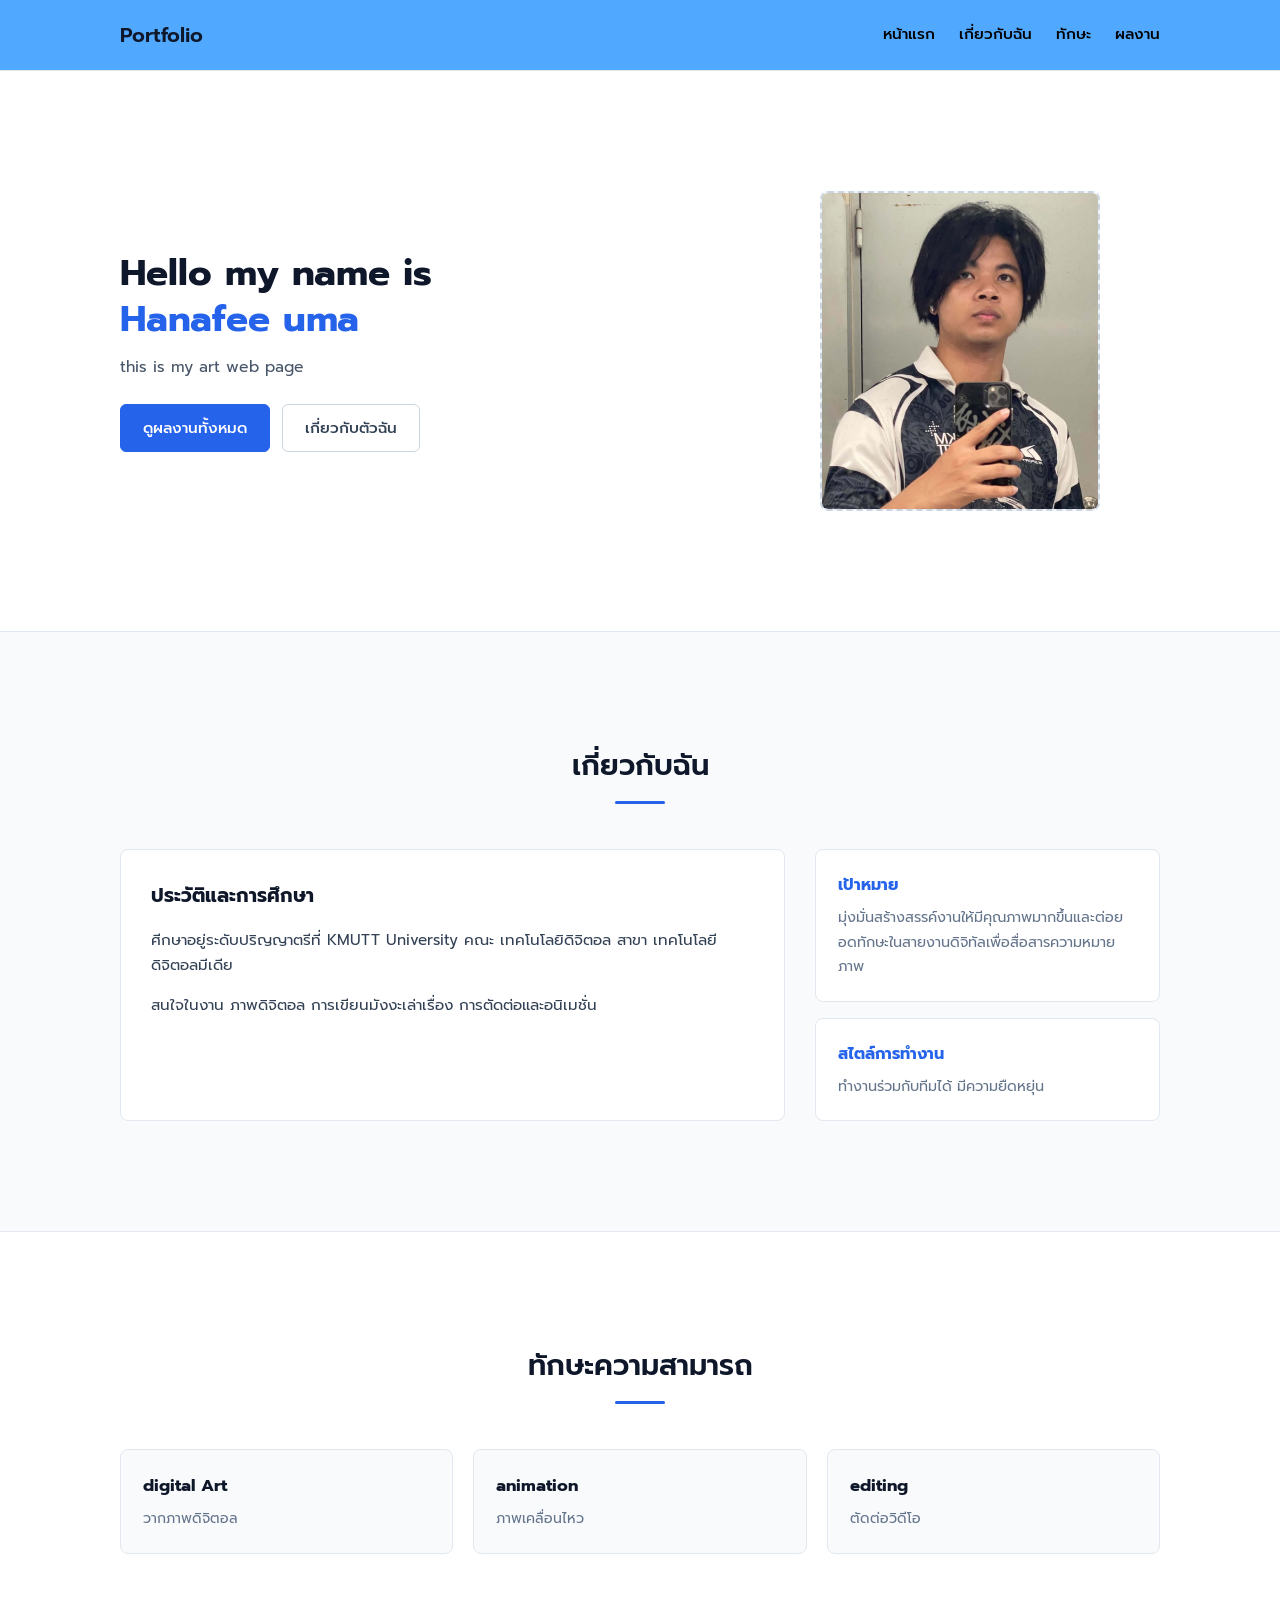
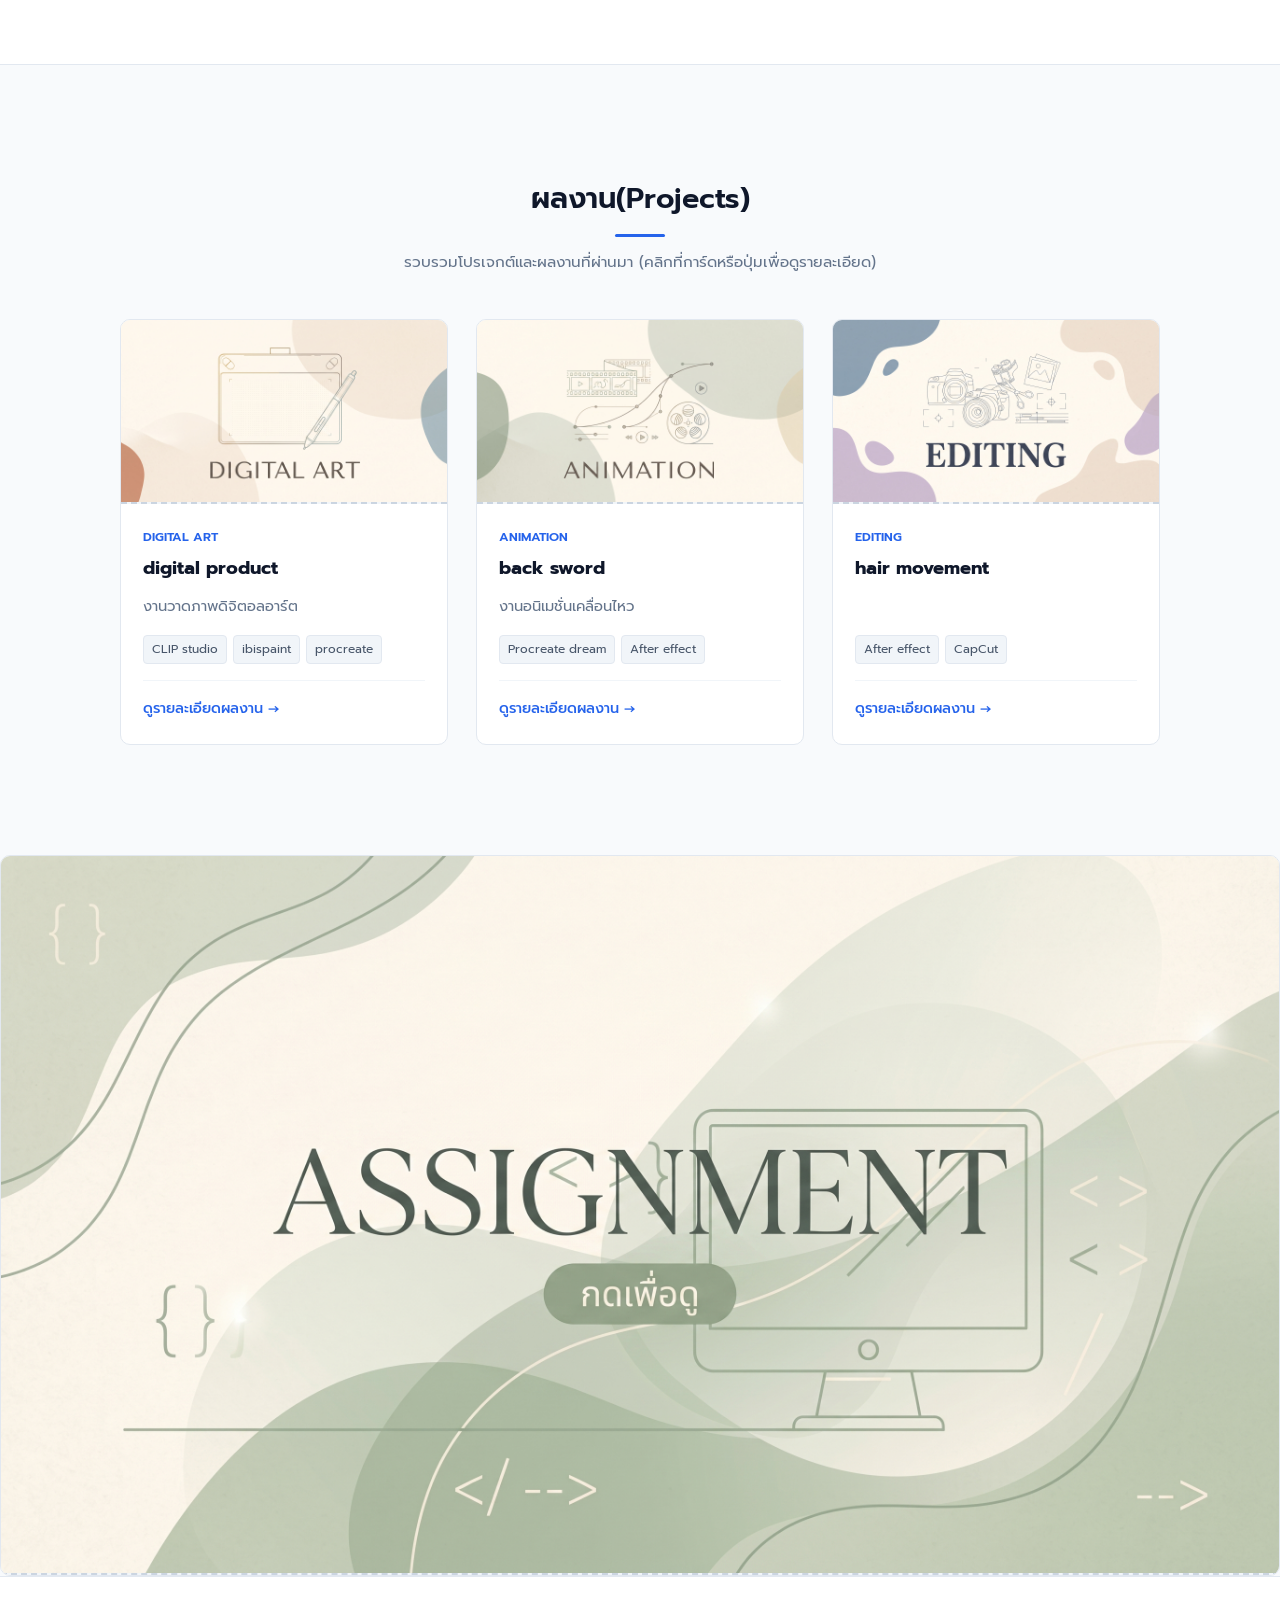
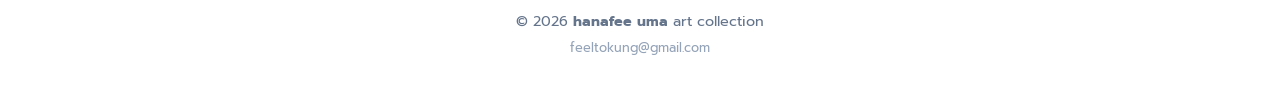
==== index.html @ 5d02c05f "push 1" ====
<!DOCTYPE html>
<html lang="th">
<head>
    <meta charset="UTF-8">
    <meta name="viewport" content="width=device-width, initial-scale=1.0">
    <title>Portfolio 1050</title>
    <link rel="preconnect" href="https://fonts.googleapis.com">
    <link rel="preconnect" href="https://fonts.gstatic.com" crossorigin>
    <link href="https://fonts.googleapis.com/css2?family=Prompt:wght@300;400;500;600&display=swap" rel="stylesheet">
    <link rel="stylesheet" href="style.css">
</head>
<body>
    

    <!-- ================= NAVBAR ================= -->
    <header class="navbar">
        <div class="container nav-container">
            <a href="#home" class="logo">Portfolio</a>
            <nav>
                <ul class="nav-links">
                    <li><a href="#home">หน้าแรก</a></li>
                    <li><a href="#about">เกี่ยวกับฉัน</a></li>
                    <li><a href="#skills">ทักษะ</a></li>
                    <li><a href="#projects">ผลงาน</a></li>
                </ul>
            </nav>
        </div>
    </header>

    <!-- ================= HERO SECTION ================= -->
    <section id="home" class="hero">
        <div class="container hero-container">
            <div class="hero-text">
                <h1>Hello my name is<br><span class="highlight">Hanafee uma</span></h1>
                <p>
                   this is my art web page
                </p>
                <div class="hero-actions">
                    <a href="#projects" class="btn btn-primary">ดูผลงานทั้งหมด</a>
                    <a href="#about" class="btn btn-secondary">เกี่ยวกับตัวฉัน</a>
                </div>
            </div>

            <div class="hero-image-wrap">
                <!-- ✏️ ช่องว่างใส่รูปโปรไฟล์ -->
                <div class="image-box hero-placeholder"> 
                    <img src="images/p-1.jpg" alt="รูปโปรไฟล์">
                </div>
            </div>
        </div>
    </section>

    <!-- ================= ABOUT SECTION ================= -->
    <section id="about" class="section about-section">
        <div class="container">
            <div class="section-title-wrap">
                <h2>เกี่ยวกับฉัน</h2>
                <div class="title-line"></div>
            </div>

            <div class="about-container">
                <div class="about-card">
                    <h3>ประวัติและการศึกษา</h3>
                    <p>
                        ศีกษาอยู่ระดับปริญญาตรีที่ KMUTT University คณะ เทคโนโลยิดิจิตอล สาขา เทคโนโลยีดิจิตอลมีเดีย
                    </p>
                    <p>
                        สนใจในงาน ภาพดิจิตอล การเขียนมังงะเล่าเรื่อง การตัดต่อและอนิเมชั่น
                    </p>
                </div>

                <div class="about-highlights">
                    <div class="highlight-item">
                        <h4>เป้าหมาย</h4>
                        <p>มุ่งมั่นสร้างสรรค์งานให้มีคุณภาพมากขึ้นและต่อยอดทักษะในสายงานดิจิทัลเพื่อสื่อสารความหมายภาพ</p>
                    </div>
                    <div class="highlight-item">
                        <h4>สไตล์การทำงาน</h4>
                        <p>ทำงานร่วมกับทีมได้ มีความยืดหยุ่น </p>
                    </div>
                </div>
            </div>
        </div>
    </section>

    <!-- ================= SKILLS SECTION ================= -->
    <section id="skills" class="section skills-section">
        <div class="container">
            <div class="section-title-wrap">
                <h2>ทักษะความสามารถ</h2>
                <div class="title-line"></div>
            </div>

            <div class="skills-grid">
                <div class="skill-card">
                    <h4>digital Art</h4>
                    <p>วากภาพดิจิตอล</p>
                </div>
                <div class="skill-card">
                    <h4>animation</h4>
                    <p>ภาพเคลื่อนไหว</p>
                </div>
                <div class="skill-card">
                    <h4>editing</h4>
                    <p>ตัดต่อวิดีโอ</p>
                </div>
            </div>
        </div>
    </section>

    <!-- ================= PROJECTS SECTION ================= -->
    <section id="projects" class="section projects-section">
        <div class="container">
            <div class="section-title-wrap">
                <h2>ผลงาน(Projects)</h2>
                <div class="title-line"></div>
                <p class="section-subtitle">รวบรวมโปรเจกต์และผลงานที่ผ่านมา (คลิกที่การ์ดหรือปุ่มเพื่อดูรายละเอียด)</p>
            </div>

            <div class="projects-grid">

                <!-- 🌟 ชิ้นงานที่ 1 -->
                <div class="project-card">
                    <a href="project-1.html" class="project-img-link">
                        <div class="image-box project-placeholder">
                            
                        <img src="images/p-3.jpg" alt="ชื่อผลงาน 1">
                        </div>
                    </a>
                    <div class="project-info">
                        <span class="project-category">digitaL Art</span>
                        <h3><a href="project-1.html">digital product</a></h3>
                        <p>
                           งานวาดภาพดิจิตอลอาร์ต
                        </p>
                        <div class="project-tags">
                            <span>CLIP studio</span>
                            <span>ibispaint</span>
                            <span>procreate</span>
                        </div>
                        <div class="project-card-footer">
                            <a href="project-1.html" class="btn-detail">ดูรายละเอียดผลงาน &rarr;</a>
                        </div>
                    </div>
                </div>

                <!-- 🌟 ชิ้นงานที่ 2 -->
                <div class="project-card">
                    <a href="project-2.html" class="project-img-link">
                        <div class="image-box project-placeholder">
                          
                           <img src="images/p-4.jpg" alt="ชื่อผลงาน 2">
                        </div>
                    </a>
                    <div class="project-info">
                        <span class="project-category">animation</span>
                        <h3><a href="project-2.html">back sword</a></h3>
                        <p>
                            งานอนิเมชั่นเคลื่อนไหว
                        </p>
                        <div class="project-tags">
                            <span>Procreate dream</span>
                            <span>After effect</span>
                           
                        </div>
                        <div class="project-card-footer">
                            <a href="project-2.html" class="btn-detail">ดูรายละเอียดผลงาน &rarr;</a>
                        </div>
                    </div>
                </div>

                <!-- 🌟 ชิ้นงานที่ 3 -->
                <div class="project-card">
                    <a href="project-3.html" class="project-img-link">
                        <div class="image-box project-placeholder">
                            <img src="images/p-5.jpg" alt="ชื่อผลงาน 3">
                        </div>
                    </a>
                    <div class="project-info">
                        <span class="project-category">editing</span>
                        <h3><a href="project-3.html">hair movement</a></h3>
                        <p>
                            
                        </p>
                        <div class="project-tags">
                            <span>After effect</span>
                            <span>CapCut</span>
                            
                        </div>
                        <div class="project-card-footer">
                            <a href="project-3.html" class="btn-detail">ดูรายละเอียดผลงาน &rarr;</a>
                        </div>
                    </div>
                </div>
            </div>
        </div>
    </section>

   <!--  assingment -->
                <div class="project-card">
                    <a href="project-4.html" class="project-img-link">
                        <div class="image-box project-placeholder">
                            <img src="images/p-7.jpg" alt=>
                        </div>
                    </div>
                </div>
            </div>
        </div>
    </section>

    <!-- ================= FOOTER ================= -->
    <footer class="footer">
        <div class="container footer-content">
            <p>&copy; 2026 <strong>hanafee uma</strong> art collection</p>
            <p class="footer-note">feeltokung@gmail.com</p>
        </div>
    </footer>

</body>
</html>
---- style.css ----
* {
    margin: 0;
    padding: 0;
    box-sizing: border-box;
}

html {
    scroll-behavior: smooth;
    font-size: 16px;
}

body {
    font-family: 'Prompt', Arial, sans-serif;
    background-color: #f8fafc;
    color: #334155;
    line-height: 1.7;
}

.container {
    width: 90%;
    max-width: 1040px;
    margin: 0 auto;
}

a {
    text-decoration: none;
    color: inherit;
    transition: 0.2s ease;
}

/* ========================================================
   ปุ่ม (Buttons)
   ======================================================== */
.btn {
    display: inline-block;
    padding: 10px 22px;
    border-radius: 6px;
    font-size: 0.95rem;
    font-weight: 500;
    cursor: pointer;
    transition: 0.2s ease;
}

.btn-primary {
    background-color: #2563eb;
    color: #ffffff !important;
    border: 1px solid #2563eb;
}

.btn-primary:hover {
    background-color: #1d4ed8;
    border-color: #1d4ed8;
}

.btn-secondary {
    background-color: #ffffff;
    color: #334155;
    border: 1px solid #cbd5e1;
}

.btn-secondary:hover {
    background-color: #f1f5f9;
    border-color: #94a3b8;
}

/* ========================================================
   กล่องจำลองใส่รูปภาพ (Placeholders)
   ======================================================== */
.image-box {
    background-color: #f1f5f9;
    border: 2px dashed #cbd5e1;
    border-radius: 8px;
    display: flex;
    align-items: center;
    justify-content: center;
    position: relative;
    overflow: hidden;
    transition: 0.2s ease;
}

.image-box:hover {
    border-color: #2563eb;
}

.placeholder-content {
    text-align: center;
    padding: 20px;
    color: #64748b;
}

.placeholder-icon {
    font-size: 2rem;
    display: block;
    margin-bottom: 6px;
}

.placeholder-title {
    font-weight: 600;
    font-size: 0.95rem;
    color: #475569;
    margin-bottom: 2px;
}

.placeholder-desc {
    font-size: 0.8rem;
    color: #94a3b8;
}

.image-box img {
    width: 100%;
    height: 100%;
    object-fit: cover;
    display: block;
}

/* ========================================================
   หัวข้อประจำ Section
   ======================================================== */
.section {
    padding: 110px 0;
}

.section-title-wrap {
    text-align: center;
    margin-bottom: 45px;
}

.section-title-wrap h2 {
    font-size: 1.8rem;
    color: #0f172a;
    font-weight: 600;
}

.title-line {
    width: 50px;
    height: 3px;
    background-color: #2563eb;
    margin: 10px auto 12px;
    border-radius: 2px;
}

.section-subtitle {
    font-size: 0.95rem;
    color: #64748b;
}

/* ========================================================
   แถบเมนูด้านบน (Navbar)
   ======================================================== */
.navbar {
    background-color: #50a8ff;
    border-bottom: 1px solid #e2e8f0;
    position: sticky;
    top: 0;
    z-index: 100;
}

.nav-container {
    display: flex;
    justify-content: space-between;
    align-items: center;
    padding: 18px 0;
    
}

.logo {
    font-size: 1.25rem;
    font-weight: 600;
    color: #0f172a;
}

.nav-links {
    list-style: none;
    display: flex;
    gap: 24px;
}

.nav-links a {
    font-size: 0.95rem;
    color: #000000;
    font-weight: 500;
}

.nav-links a:hover {
    color: #2563eb;
}

/* ========================================================
   ส่วนแนะนำตัว (Hero Section)
   ======================================================== */
.hero {
    padding: 120px 0;
    background-color: #ffffff;
    border-bottom: 1px solid #e2e8f0;
}

.hero-container {
    display: flex;
    align-items: center;
    justify-content: space-between;
    gap: 40px;
}

.hero-text {
    flex: 1.2;
}

.greeting-tag {
    display: inline-block;
    font-size: 0.85rem;
    background-color: #eff6ff;
    color: #2563eb;
    padding: 4px 12px;
    border-radius: 4px;
    margin-bottom: 14px;
    font-weight: 500;
}

.hero-text h1 {
    font-size: 2.3rem;
    line-height: 1.25;
    color: #0f172a;
    margin-bottom: 12px;
}

.highlight {
    color: #2563eb;
}

.hero-text h3 {
    font-size: 1.15rem;
    font-weight: 400;
    color: #64748b;
    margin-bottom: 16px;
}

.hero-text p {
    font-size: 0.98rem;
    color: #475569;
    margin-bottom: 24px;
    max-width: 520px;
}

.hero-actions {
    display: flex;
    gap: 12px;
}

.hero-image-wrap {
    flex: 0.8;
    display: flex;
    justify-content: center;
}

.hero-placeholder {
    width: 280px;
    height: 320px;
}

/* ========================================================
   เกี่ยวกับฉัน (About Section)
   ======================================================== */
.about-section {
    background-color: #f8fafc;
}

.about-container {
    display: flex;
    gap: 30px;
}

.about-card {
    flex: 1.4;
    background-color: #ffffff;
    padding: 30px;
    border-radius: 8px;
    border: 1px solid #e2e8f0;
}

.about-card h3 {
    font-size: 1.2rem;
    color: #0f172a;
    margin-bottom: 14px;
}

.about-card p {
    margin-bottom: 14px;
    font-size: 0.95rem;
}

.about-card p:last-child {
    margin-bottom: 0;
}

.about-highlights {
    flex: 0.8;
    display: flex;
    flex-direction: column;
    gap: 16px;
}

.highlight-item {
    background-color: #ffffff;
    padding: 22px;
    border-radius: 8px;
    border: 1px solid #e2e8f0;
}

.highlight-item h4 {
    font-size: 1rem;
    color: #2563eb;
    margin-bottom: 6px;
}

.highlight-item p {
    font-size: 0.9rem;
    color: #64748b;
}

/* ========================================================
   ทักษะ (Skills Section)
   ======================================================== */
.skills-section {
    background-color: #ffffff;
    border-top: 1px solid #e2e8f0;
    border-bottom: 1px solid #e2e8f0;
}

.skills-grid {
    display: grid;
    grid-template-columns: repeat(auto-fit, minmax(280px, 1fr));
    gap: 20px;
}

.skill-card {
    background-color: #f8fafc;
    border: 1px solid #e2e8f0;
    padding: 22px;
    border-radius: 8px;
    transition: 0.2s ease;
}

.skill-card:hover {
    border-color: #94a3b8;
    background-color: #ffffff;
}

.skill-card h4 {
    font-size: 1.05rem;
    color: #0f172a;
    margin-bottom: 6px;
}

.skill-card p {
    font-size: 0.88rem;
    color: #64748b;
}

/* ========================================================
   ผลงาน (Projects Section ในหน้าหลัก)
   ======================================================== */
.projects-section {
    background-color: #f8fafc;
}

.projects-grid {
    display: grid;
    grid-template-columns: repeat(auto-fit, minmax(320px, 1fr));
    gap: 28px;
}

.project-card {
    background-color: #ffffff;
    border: 1px solid #e2e8f0;
    border-radius: 10px;
    overflow: hidden;
    display: flex;
    flex-direction: column;
    transition: 0.2s ease;
}

.project-card:hover {
    border-color: #cbd5e1;
    box-shadow: 0 6px 14px rgba(0, 0, 0, 0.05);
}

.project-img-link {
    display: block;
}

.project-placeholder {
    width: 100%;
    aspect-ratio: 16 / 9;
    border-radius: 0;
    border-top: none;
    border-left: none;
    border-right: none;
}

.project-info {
    padding: 22px;
    display: flex;
    flex-direction: column;
    flex-grow: 1;
}

.project-category {
    display: inline-block;
    font-size: 0.78rem;
    color: #2563eb;
    font-weight: 600;
    text-transform: uppercase;
    margin-bottom: 6px;
}

.project-info h3 {
    font-size: 1.15rem;
    color: #0f172a;
    margin-bottom: 10px;
}

.project-info h3 a:hover {
    color: #2563eb;
}

.project-info p {
    font-size: 0.92rem;
    color: #64748b;
    margin-bottom: 16px;
    flex-grow: 1;
}

.project-tags {
    display: flex;
    flex-wrap: wrap;
    gap: 6px;
    margin-bottom: 16px;
}

.project-tags span {
    font-size: 0.75rem;
    background-color: #f1f5f9;
    color: #475569;
    padding: 3px 8px;
    border-radius: 4px;
    border: 1px solid #e2e8f0;
}

.project-card-footer {
    border-top: 1px solid #f1f5f9;
    padding-top: 14px;
}

.btn-detail {
    font-size: 0.9rem;
    color: #2563eb;
    font-weight: 500;
    display: inline-flex;
    align-items: center;
    gap: 4px;
}

.btn-detail:hover {
    color: #1d4ed8;
    text-decoration: underline;
}

/* ========================================================
   หน้าแสดงผลงานแยก (Project Detail Page)
   ======================================================== */
.project-detail-section {
    background-color: #f8fafc;
    min-height: calc(100vh - 160px);
}

.detail-container {
    max-width: 900px;
}

.back-link {
    display: inline-block;
    font-size: 0.9rem;
    color: #64748b;
    margin-bottom: 24px;
    font-weight: 500;
}

.back-link:hover {
    color: #2563eb;
}

.detail-header {
    margin-bottom: 24px;
}

.detail-title {
    font-size: 2.1rem;
    color: #0f172a;
    line-height: 1.3;
    margin: 6px 0 12px;
}

.detail-lead {
    font-size: 1.05rem;
    color: #64748b;
}

.detail-main-image {
    width: 100%;
    aspect-ratio: 16 / 9;
    margin-bottom: 40px;
    border-radius: 10px;
}

.detail-content-grid {
    display: grid;
    grid-template-columns: 1.8fr 1fr;
    gap: 36px;
    margin-bottom: 45px;
}

.detail-block {
    margin-bottom: 28px;
}

.detail-block h3 {
    font-size: 1.25rem;
    color: #0f172a;
    margin-bottom: 10px;
    padding-bottom: 6px;
    border-bottom: 2px solid #eff6ff;
}

.detail-block p {
    font-size: 0.95rem;
    color: #475569;
    margin-bottom: 12px;
}

.detail-list {
    padding-left: 20px;
    color: #475569;
    font-size: 0.95rem;
}

.detail-list li {
    margin-bottom: 8px;
}

/* กล่องข้อมูล Meta ขวามือ */
.meta-box {
    background-color: #ffffff;
    border: 1px solid #e2e8f0;
    border-radius: 10px;
    padding: 24px;
    position: sticky;
    top: 90px;
}

.meta-box h4 {
    font-size: 1.1rem;
    color: #0f172a;
    margin-bottom: 16px;
    padding-bottom: 8px;
    border-bottom: 1px solid #e2e8f0;
}

.meta-row {
    margin-bottom: 14px;
}

.meta-label {
    display: block;
    font-size: 0.82rem;
    color: #94a3b8;
    text-transform: uppercase;
    font-weight: 600;
    margin-bottom: 2px;
}

.meta-value {
    font-size: 0.95rem;
    color: #334155;
    font-weight: 500;
}

/* แกลเลอรีภาพประกอบเพิ่มเติม */
.detail-gallery-section {
    background-color: #ffffff;
    border: 1px solid #e2e8f0;
    border-radius: 10px;
    padding: 30px;
    margin-bottom: 40px;
}

.detail-gallery-section h3 {
    font-size: 1.25rem;
    color: #0f172a;
    margin-bottom: 20px;
}

.detail-gallery-grid {
    display: grid;
    grid-template-columns: 1fr 1fr;
    gap: 20px;
}

.gallery-item {
    aspect-ratio: 16 / 10;
    width: 100%;
}

.detail-footer-nav {
    text-align: center;
    padding: 20px 0 10px;
}

/* ========================================================
   ส่วนท้าย (Footer)
   ======================================================== */
.footer {
    background-color: #ffffff;
    border-top: 1px solid #e2e8f0;
    padding: 32px 0;
    text-align: center;
}

.footer-content {
    font-size: 0.9rem;
    color: #64748b;
}

.footer-note {
    font-size: 0.8rem;
    color: #94a3b8;
    margin-top: 4px;
}

/* ========================================================
   รองรับหน้าจอมือถือ (Responsive)
   ======================================================== */
@media (max-width: 768px) {
    .nav-container {
        flex-direction: column;
        gap: 12px;
    }

    .hero-container {
        flex-direction: column-reverse;
        text-align: center;
    }

    .hero-actions {
        justify-content: center;
    }

    .hero-placeholder {
        width: 220px;
        height: 250px;
    }

    .about-container {
        flex-direction: column;
    }

    .projects-grid {
        grid-template-columns: 1fr;
    }

    .detail-content-grid {
        grid-template-columns: 1fr;
    }

    .detail-gallery-grid {
        grid-template-columns: 1fr;
    }
}
.assignment-list {
            display: flex;
            flex-direction: column;
            gap: 15px;
            margin-top: 20px;
        }
        .assignment-btn {
            display: flex;
            align-items: center;
            justify-content: space-between;
            padding: 18px 24px;
            background-color: #ffffff;
            border: 1px solid #cbd5e1;
            border-radius: 8px;
            text-decoration: none;
            color: #0f172a;
            transition: all 0.2s ease;
        }
        .assignment-btn:hover {
            border-color: #2563eb;
            background-color: #eff6ff;
            box-shadow: 0 4px 10px rgba(37, 99, 235, 0.1);
            transform: translateY(-2px);
        }
        .assignment-info h4 {
            margin-bottom: 4px;
            font-size: 1.1rem;
            color: #2563eb;
        }
        .assignment-info p {
            margin: 0;
            font-size: 0.9rem;
            color: #64748b;
        }
        .assignment-icon {
            font-size: 1.5rem;
            color: #94a3b8;
        }
        .assignment-btn:hover .assignment-icon {
            color: #2563eb;
        }
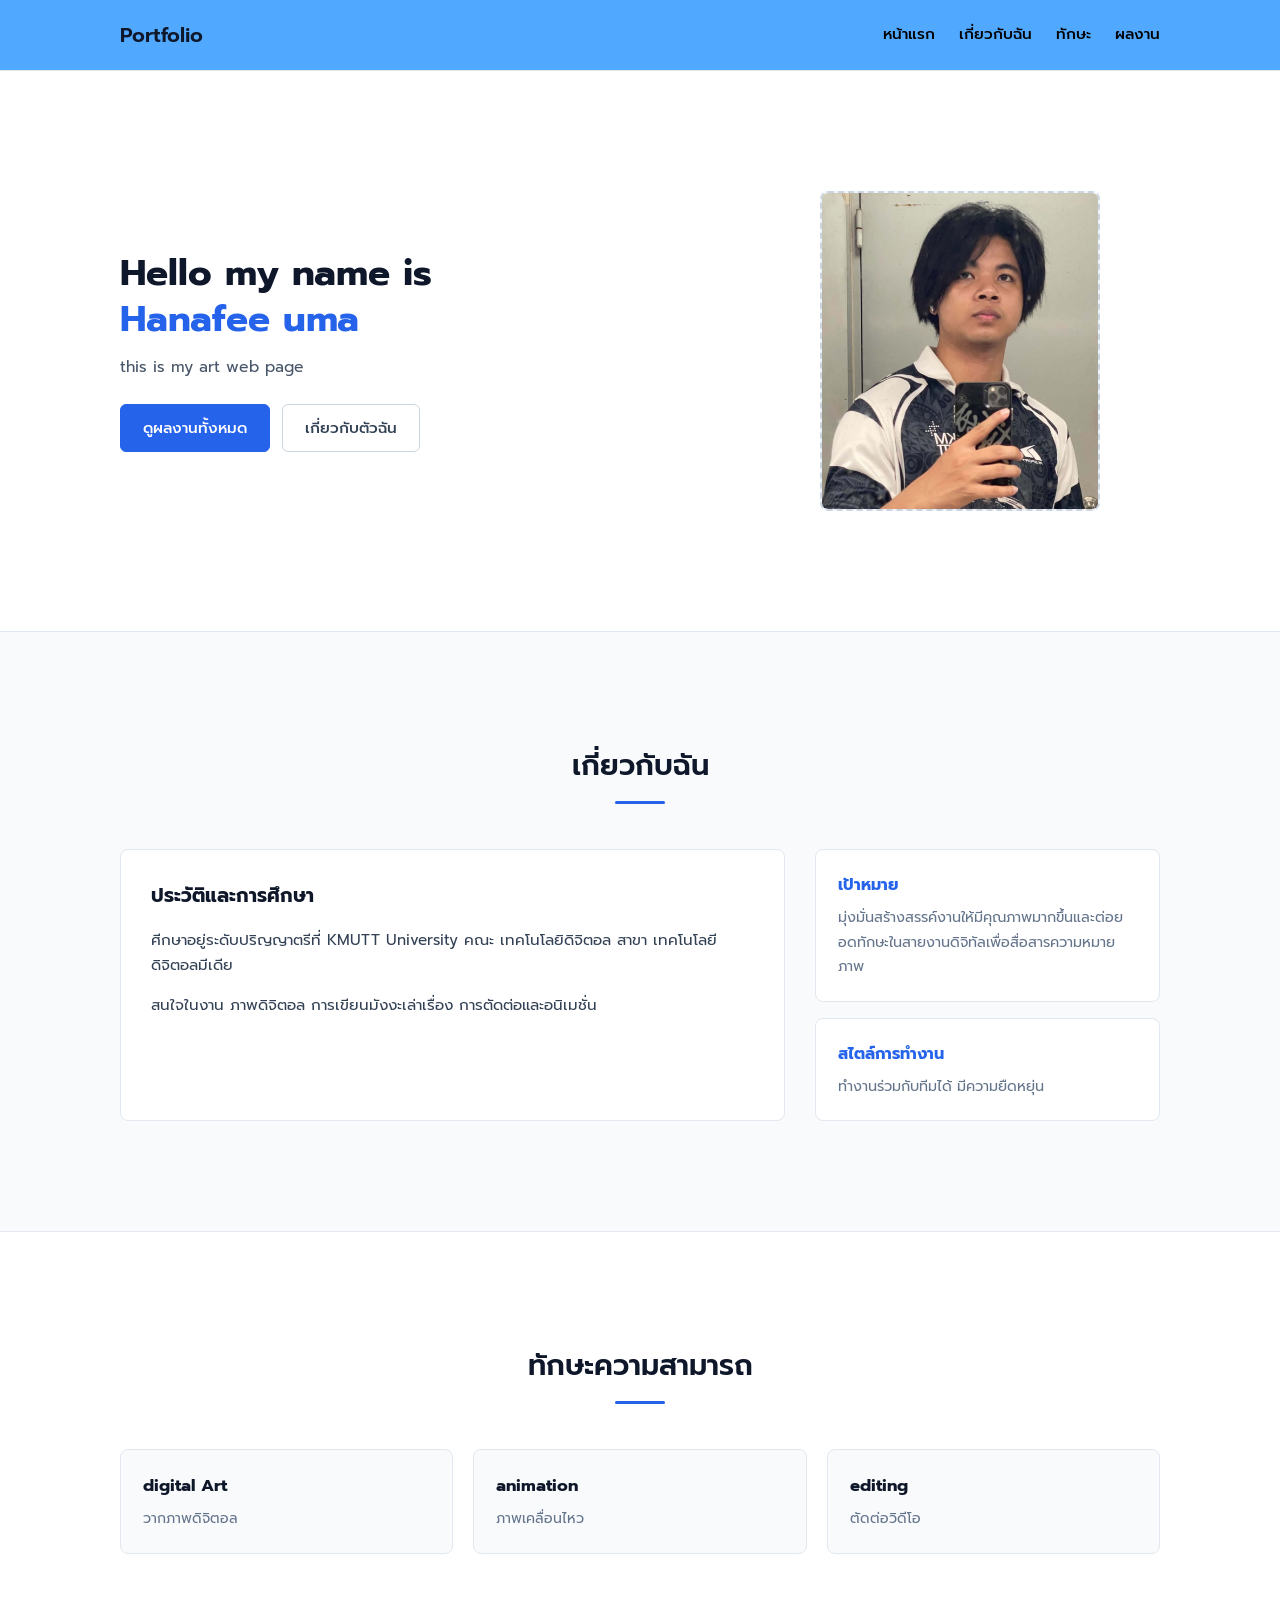
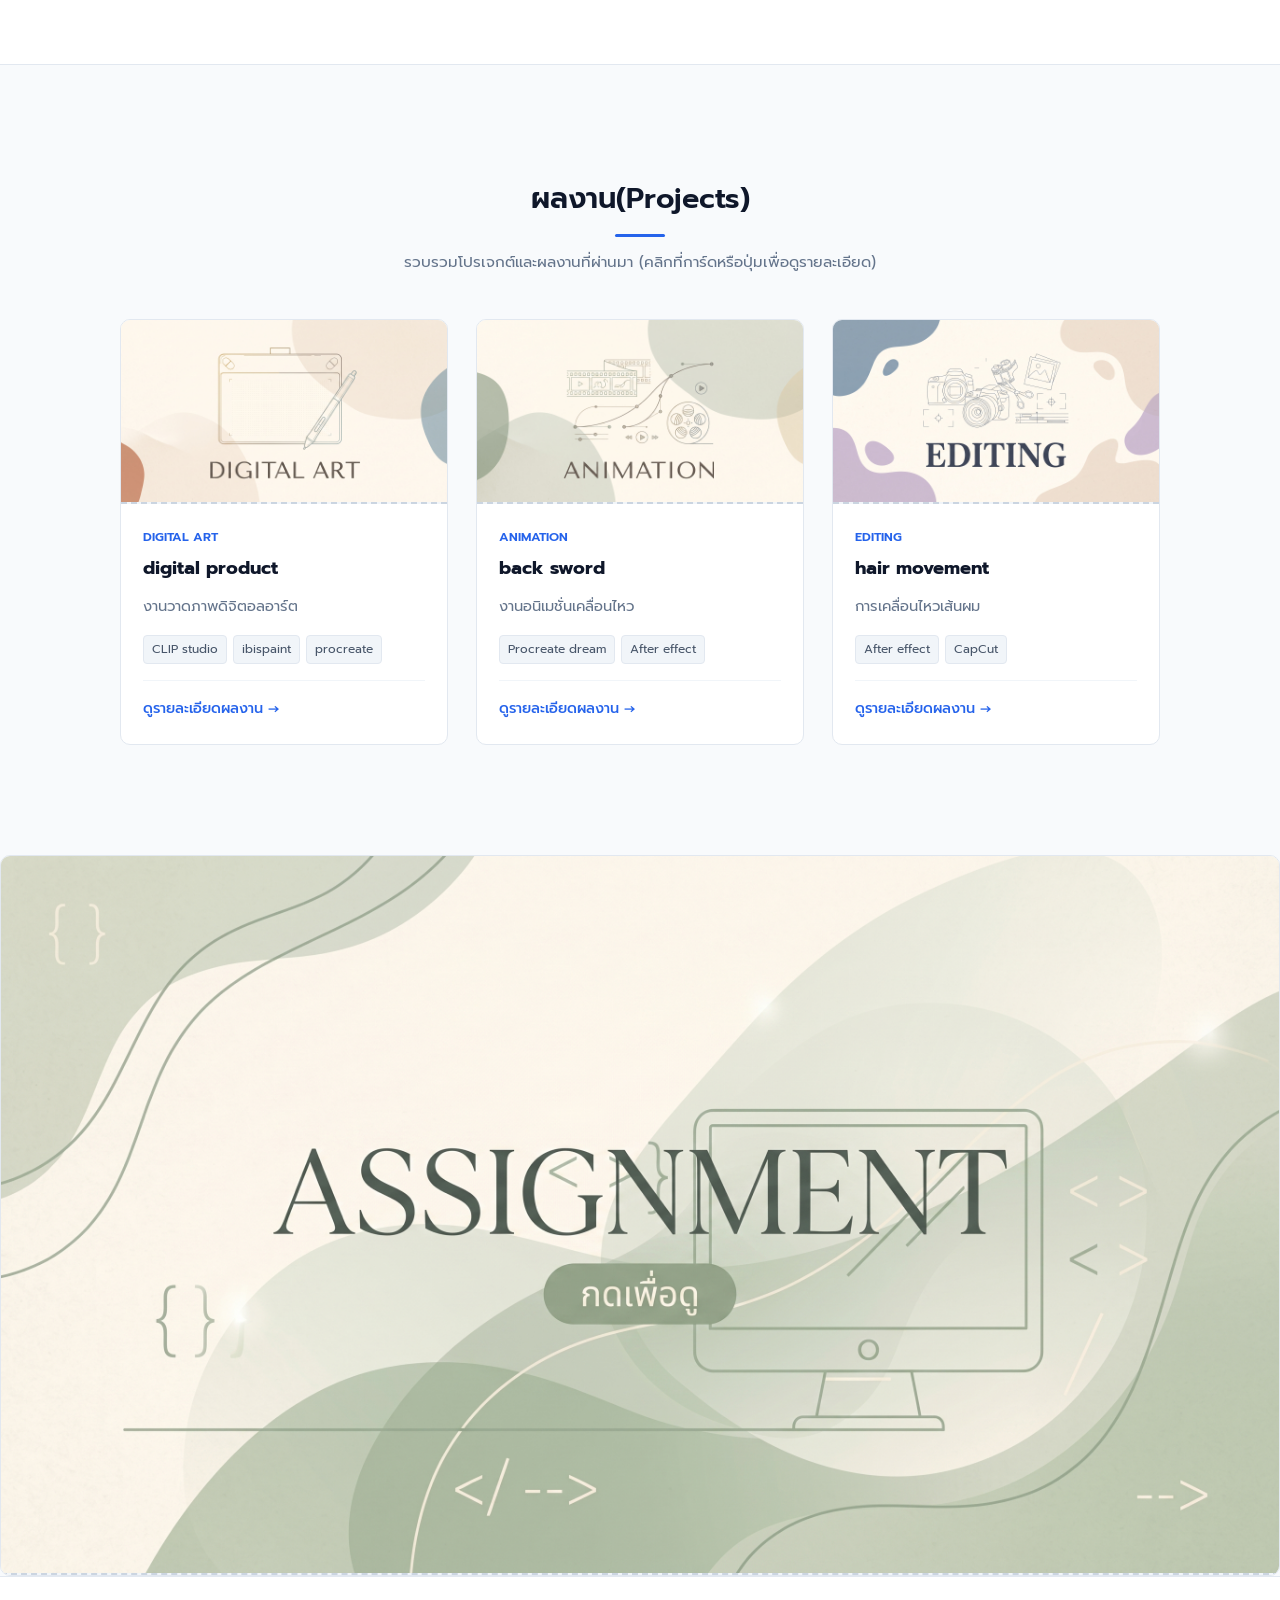
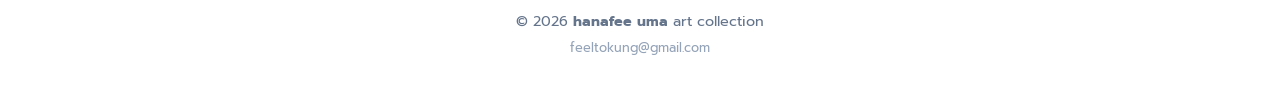
==== commit 20171a29: "Update index.html project 3 change" ====
--- a/index.html
+++ b/index.html
@@ -180,7 +180,7 @@
                         <span class="project-category">editing</span>
                         <h3><a href="project-3.html">hair movement</a></h3>
                         <p>
-                            
+                            การเคลื่อนไหวเส้นผม
                         </p>
                         <div class="project-tags">
                             <span>After effect</span>
